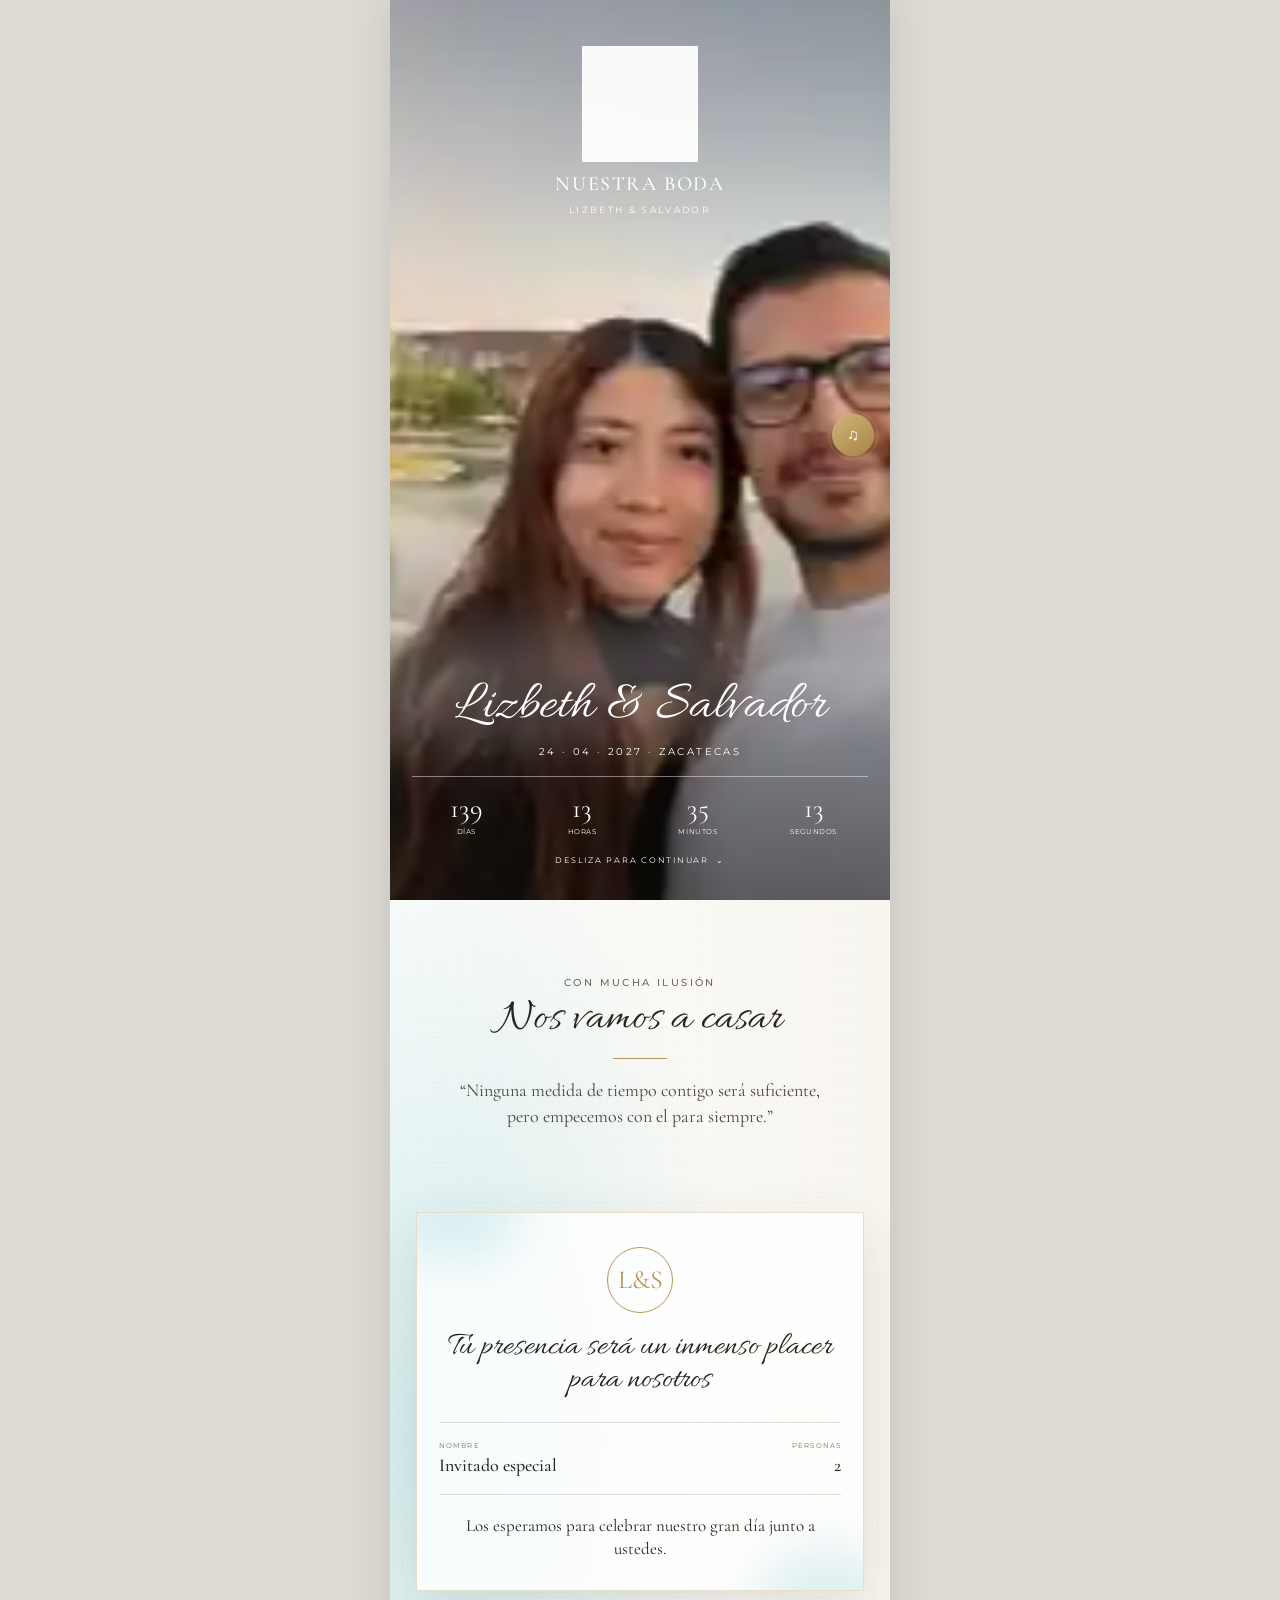
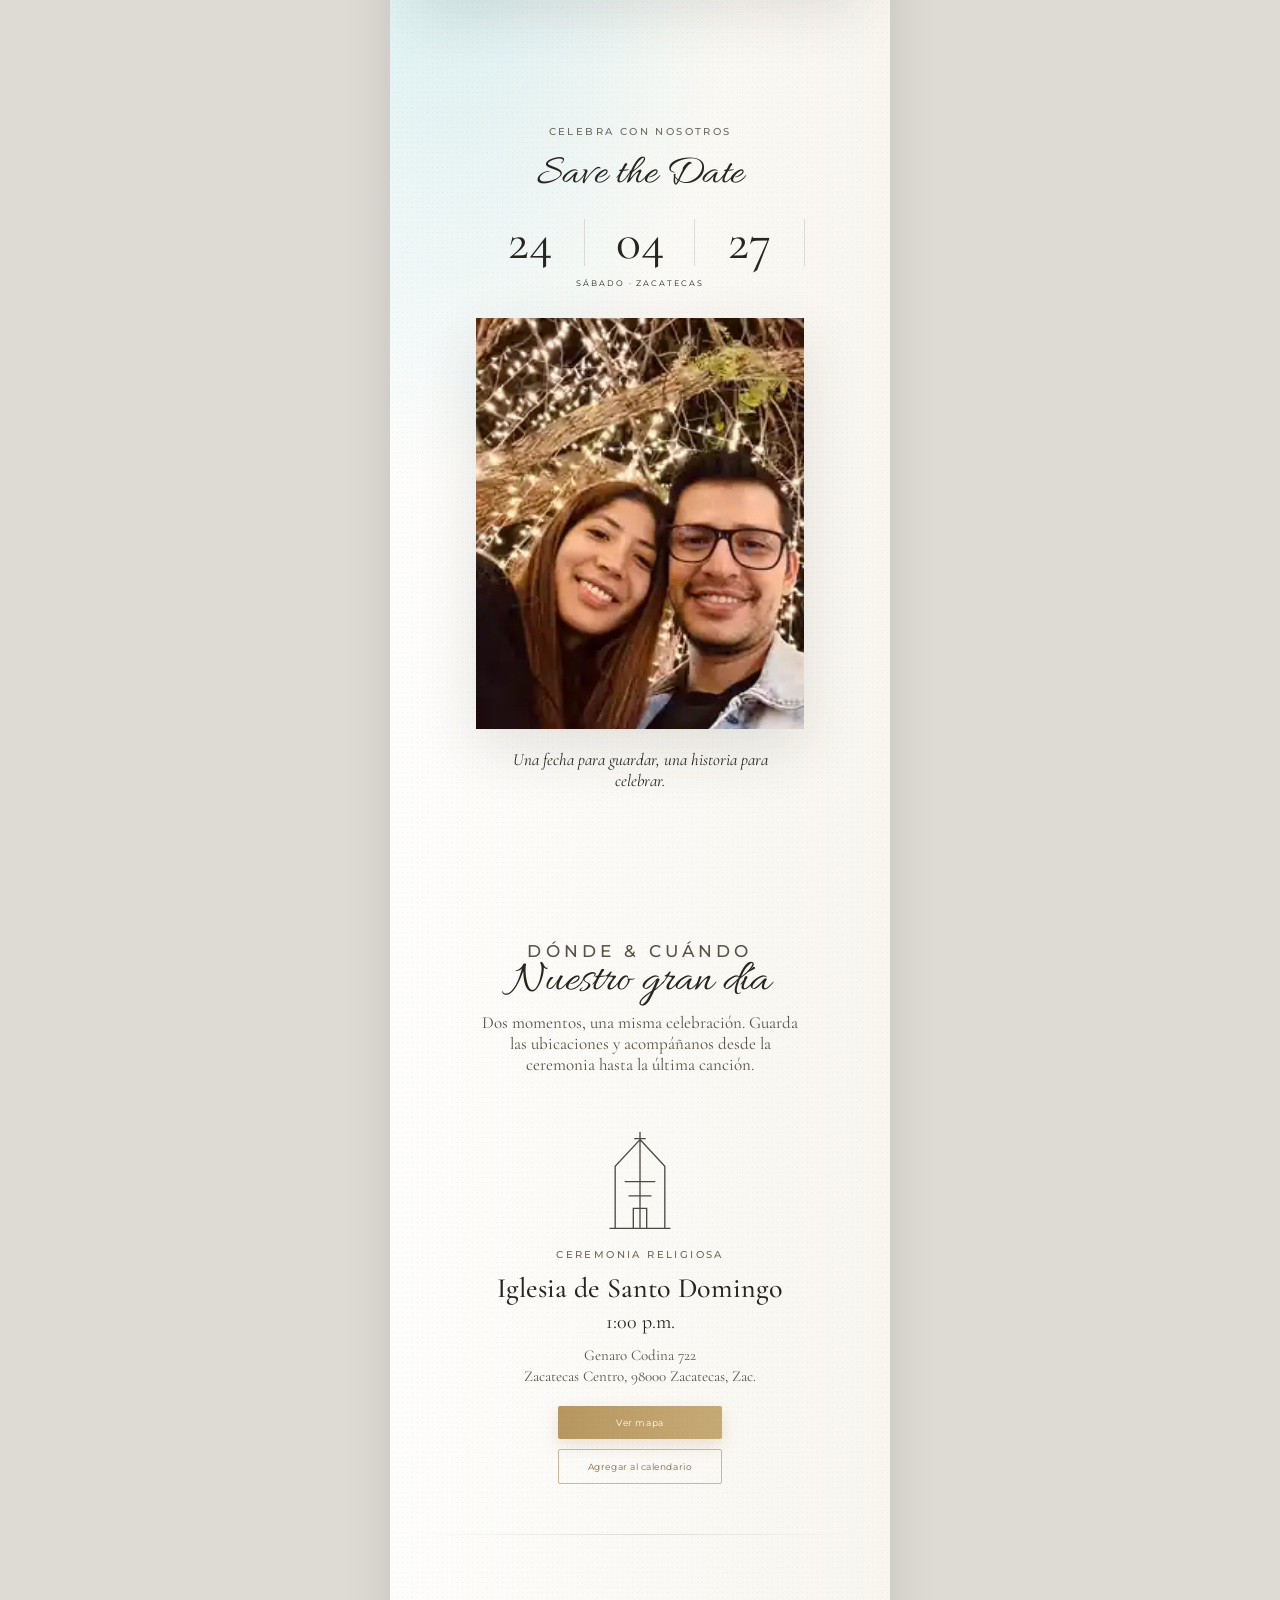
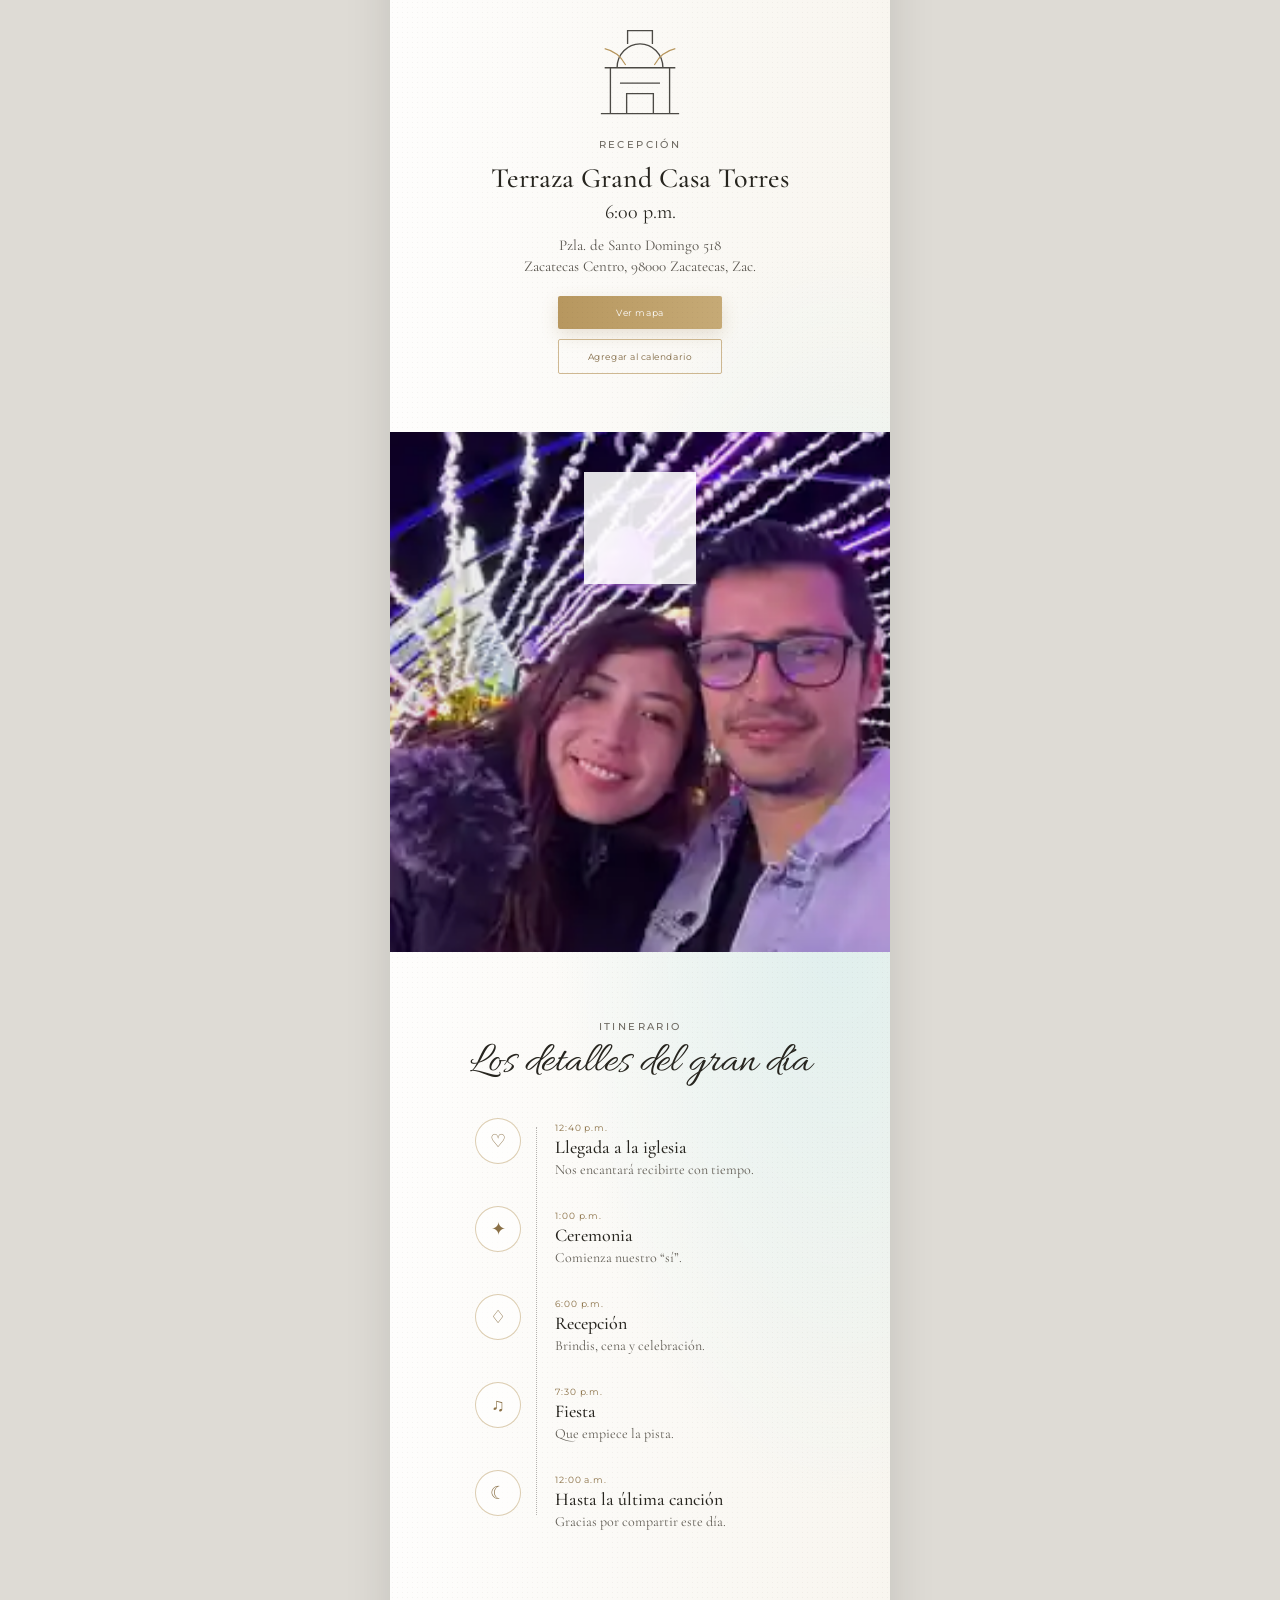
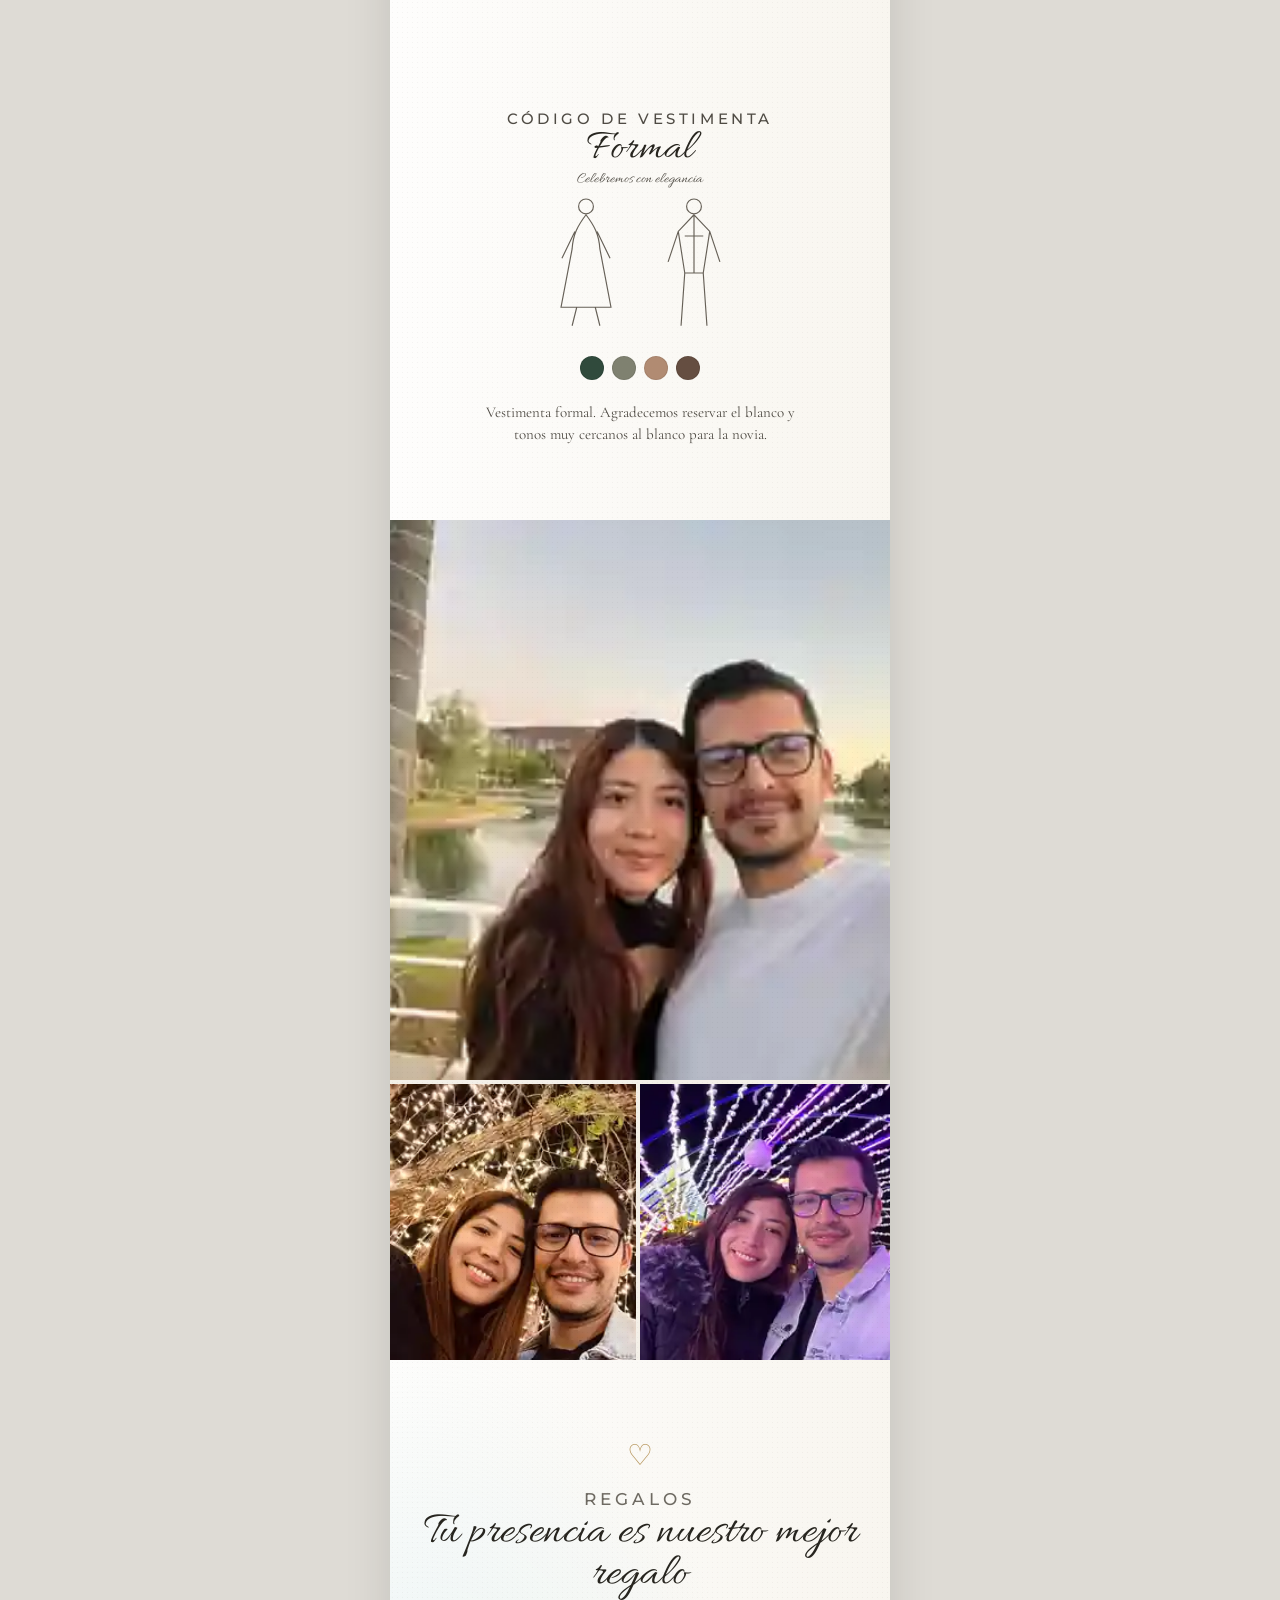
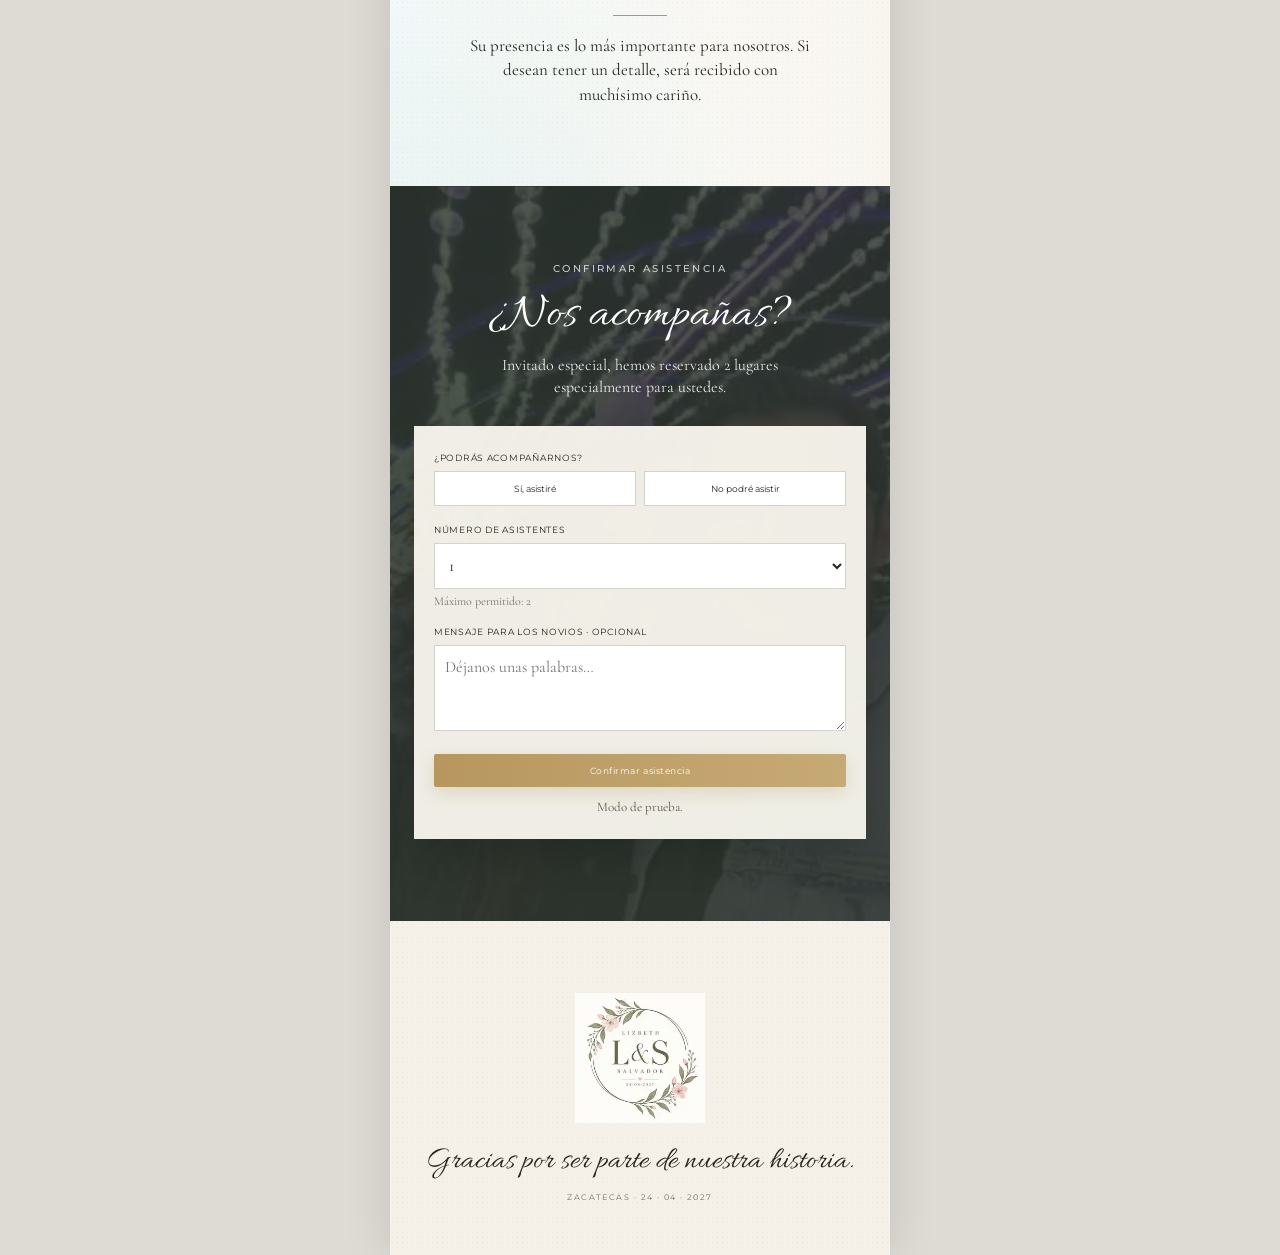
==== rsvp-pro-preview.html @ 01b8f260 "Add RSVP Pro inspired wedding preview" ====
<!doctype html>
<html lang="es">
<head>
<meta charset="utf-8">
<meta name="viewport" content="width=device-width,initial-scale=1,viewport-fit=cover">
<meta name="theme-color" content="#f7f4ee">
<title>Lizbeth & Salvador · Preview RSVP</title>
<link rel="preconnect" href="https://fonts.googleapis.com">
<link rel="preconnect" href="https://fonts.gstatic.com" crossorigin>
<link href="https://fonts.googleapis.com/css2?family=Allura&family=Cormorant+Garamond:ital,wght@0,400;0,500;0,600;1,400;1,500&family=Montserrat:wght@300;400;500;600&display=swap" rel="stylesheet">
<style>
:root{
  --ink:#27251f; --muted:#6d6961; --paper:#faf8f3; --paper2:#f4f0e8;
  --aqua:#dceff0; --aqua2:#cfe6e7; --gold:#b7965d; --gold2:#d0b57b;
  --line:rgba(73,68,58,.16); --shadow:0 20px 55px rgba(52,47,39,.12);
}
*{box-sizing:border-box}
html{scroll-behavior:smooth;background:#dedbd5}
body{margin:0;color:var(--ink);font-family:"Cormorant Garamond",Georgia,serif;background:#dedbd5;overflow-x:hidden}
button,a,select,textarea{font:inherit}
a{color:inherit}
.site{position:relative;width:min(100%,500px);margin:auto;min-height:100vh;background:var(--paper);box-shadow:0 0 44px rgba(0,0,0,.12);overflow:hidden}
.paper{position:relative;background:
 radial-gradient(90% 14% at 10% 8%,rgba(193,229,231,.70),transparent 68%),
 radial-gradient(80% 13% at 90% 47%,rgba(207,234,235,.65),transparent 72%),
 radial-gradient(110% 15% at 5% 88%,rgba(192,225,227,.48),transparent 70%),
 linear-gradient(90deg,rgba(255,255,255,.75),rgba(247,244,237,.6));
}
.paper:before{content:"";position:absolute;inset:0;pointer-events:none;opacity:.24;background-image:radial-gradient(rgba(65,58,46,.2) .45px,transparent .7px);background-size:5px 5px;mix-blend-mode:multiply}
.section{position:relative;padding:72px 28px;z-index:1}
.eyebrow{margin:0 0 10px;font-family:Montserrat,sans-serif;font-size:10px;letter-spacing:.24em;font-weight:500;text-transform:uppercase;color:#6e6a62}
.script{font-family:Allura,cursive;font-weight:400;line-height:.92;margin:0}
.serif{font-family:"Cormorant Garamond",serif}
.gold{color:var(--gold)}
.rule{width:54px;height:1px;background:var(--gold);margin:18px auto}
.music{position:fixed;z-index:40;right:max(14px,calc((100vw - 500px)/2 + 14px));top:46%;width:42px;height:42px;border:0;border-radius:50%;background:linear-gradient(145deg,var(--gold2),#a98345);color:white;box-shadow:0 7px 22px rgba(138,105,55,.28);display:grid;place-items:center;cursor:pointer;transition:.3s transform,.3s box-shadow}
.music:before{content:"";position:absolute;inset:-4px;border:1px solid rgba(183,150,93,.38);border-radius:50%;animation:ring 2.5s ease-in-out infinite}
.music:hover,.music:active{transform:scale(1.08)}
.music.playing span{animation:spin 5s linear infinite}
@keyframes ring{0%,100%{transform:scale(.95);opacity:.9}50%{transform:scale(1.15);opacity:.2}}
@keyframes spin{to{transform:rotate(360deg)}}

.hero{position:relative;min-height:100svh;display:flex;flex-direction:column;justify-content:space-between;color:white;overflow:hidden;background:#7f867e}
.hero__photo{position:absolute;inset:0;width:100%;height:100%;object-fit:cover;object-position:center;transform:scale(1.08);animation:heroZoom 8s cubic-bezier(.16,.75,.27,1) forwards}
.hero:after{content:"";position:absolute;inset:0;background:linear-gradient(180deg,rgba(18,18,16,.25),rgba(20,18,14,.04) 34%,rgba(17,16,12,.05) 55%,rgba(16,14,10,.55));z-index:1}
.hero__wash{position:absolute;z-index:2;left:-12%;right:-12%;bottom:19%;height:110px;background:rgba(243,247,243,.22);filter:blur(25px);transform:rotate(-4deg)}
.hero__top{position:relative;z-index:3;padding:46px 24px 0;text-align:center;opacity:0;animation:heroIn .9s .12s ease forwards}
.hero__logo{width:116px;height:auto;filter:brightness(0) invert(1);opacity:.94;margin:0 auto 10px;display:block}
.hero__fallback{font-size:54px;line-height:1;color:#fff;margin-bottom:8px;display:none}
.hero__top h1{font-size:20px;letter-spacing:.08em;font-weight:500;margin:0;text-transform:uppercase}
.hero__top p{font-family:Montserrat,sans-serif;font-size:9px;letter-spacing:.26em;margin:8px 0 0;text-transform:uppercase}
.hero__bottom{position:relative;z-index:3;text-align:center;padding:0 22px 32px;opacity:0;animation:heroIn 1s .42s ease forwards}
.hero__names{font-family:Allura,cursive;font-size:55px;line-height:.92;margin:0;text-shadow:0 2px 20px rgba(0,0,0,.25)}
.hero__date{font-family:Montserrat,sans-serif;font-size:10px;letter-spacing:.24em;margin:12px 0 18px}
.countdown{display:grid;grid-template-columns:repeat(4,1fr);gap:7px;border-top:1px solid rgba(255,255,255,.45);padding-top:15px}
.countdown div{min-width:0}.countdown strong{display:block;font-size:27px;font-weight:400}.countdown span{display:block;font-family:Montserrat,sans-serif;font-size:7px;letter-spacing:.08em;text-transform:uppercase;margin-top:2px}
.hero__scroll{display:inline-flex;margin-top:19px;align-items:center;gap:7px;font-family:Montserrat,sans-serif;font-size:8px;letter-spacing:.22em;text-decoration:none;text-transform:uppercase;color:white}
.hero__scroll i{font-style:normal;animation:bob 1.8s ease-in-out infinite}
@keyframes heroZoom{to{transform:scale(1.01)}}
@keyframes heroIn{from{opacity:0;transform:translateY(22px)}to{opacity:1;transform:none}}
@keyframes bob{50%{transform:translateY(5px)}}

.intro{text-align:center;padding-top:76px;padding-bottom:54px}
.intro h2{font-size:45px;margin:4px 0 14px}
.intro .quote{font-size:18px;line-height:1.45;max-width:360px;margin:0 auto;color:#49463f}

.pass{padding:28px 26px 72px;text-align:center}
.pass__card{position:relative;background:rgba(255,255,255,.83);border:1px solid rgba(183,150,93,.3);box-shadow:var(--shadow);padding:34px 22px 30px;overflow:hidden}
.pass__card:before,.pass__card:after{content:"";position:absolute;width:140px;height:100px;background:rgba(198,230,232,.58);filter:blur(24px);border-radius:50%}
.pass__card:before{top:-48px;left:-34px}.pass__card:after{right:-34px;bottom:-58px}
.pass__seal{position:relative;z-index:1;width:66px;height:66px;margin:0 auto 18px;border:1px solid var(--gold);border-radius:50%;display:grid;place-items:center;font-size:26px;color:var(--gold)}
.pass__lead{position:relative;z-index:1;font-family:Allura,cursive;font-size:33px;line-height:1;margin:0 0 25px}
.pass__grid{position:relative;z-index:1;display:grid;grid-template-columns:1fr auto;gap:14px;text-align:left;border-top:1px solid var(--line);border-bottom:1px solid var(--line);padding:18px 0}
.pass__grid small{display:block;font-family:Montserrat,sans-serif;font-size:7px;letter-spacing:.16em;text-transform:uppercase;color:#777167;margin-bottom:4px}
.pass__grid b{font-weight:500;font-size:18px}.pass__grid .seat{text-align:right;min-width:76px}
.pass__message{position:relative;z-index:1;font-size:17px;line-height:1.35;margin:20px 0 0}

.save{text-align:center;padding-top:62px;padding-bottom:68px}
.save h2{font-family:Allura,cursive;font-size:42px;margin:0 0 4px;font-weight:400}
.save__date{display:grid;grid-template-columns:repeat(3,1fr);align-items:center;max-width:330px;margin:18px auto 8px}
.save__date span{font-size:52px;line-height:.9;border-right:1px solid var(--line);font-weight:400}.save__date span:last-child{border:0}
.save__date small{grid-column:1/-1;font-family:Montserrat,sans-serif;font-size:8px;letter-spacing:.24em;margin-top:12px;text-transform:uppercase}
.save__photo{position:relative;width:74%;margin:30px auto 0;aspect-ratio:4/5;overflow:hidden;box-shadow:var(--shadow)}
.save__photo img{width:100%;height:100%;object-fit:cover;transform:scale(1.08);transition:transform 1.7s cubic-bezier(.2,.7,.2,1)}
.visible .save__photo img,.save__photo.visible img{transform:scale(1)}
.save__quote{font-style:italic;font-size:17px;max-width:300px;margin:20px auto 0}

.heading{text-align:center;padding-bottom:28px}
.heading h2{font-size:45px;margin:0}
.heading p{font-size:17px;color:#565149;margin:10px auto 0;max-width:330px}

.venue{padding:28px 25px 58px;text-align:center}
.venue__art{width:116px;height:105px;margin:0 auto 12px;display:block;color:#4c4a45}
.venue h3{font-size:28px;margin:2px 0 5px;font-weight:500}.venue__time{font-size:20px;margin:0 0 11px}.venue__address{font-size:15px;line-height:1.4;color:#57534c;margin:0 auto 19px;max-width:330px}
.btn{display:inline-flex;align-items:center;justify-content:center;min-width:164px;border:0;background:linear-gradient(90deg,#b7975f,#c6aa76,#b7975f);background-size:200% 100%;color:white;text-decoration:none;padding:11px 18px;font-family:Montserrat,sans-serif;font-size:9px;letter-spacing:.06em;border-radius:2px;box-shadow:0 6px 17px rgba(142,109,57,.18);transition:.25s transform,.25s box-shadow;animation:shine 6s linear infinite}
.btn:active{transform:translateY(1px) scale(.99)}
@keyframes shine{to{background-position:200% 0}}
.btn.secondary{background:transparent;border:1px solid rgba(183,150,93,.65);color:#806944;box-shadow:none;margin-top:10px}
.venue__divider{height:1px;background:linear-gradient(90deg,transparent,var(--line),transparent);margin:50px 0 0}

.photo-break{position:relative;height:520px;overflow:hidden;background:#777}
.photo-break img{width:100%;height:115%;object-fit:cover;position:absolute;top:-7%;left:0;will-change:transform}
.photo-break:after{content:"";position:absolute;inset:0;background:linear-gradient(180deg,rgba(0,0,0,.04),rgba(0,0,0,.12))}
.photo-break__mark{position:absolute;z-index:2;top:40px;left:0;right:0;text-align:center;color:white}
.photo-break__mark img{position:static;width:112px;height:auto;filter:brightness(0) invert(1);opacity:.88}

.itinerary{padding-top:68px;padding-bottom:78px}
.itinerary h2{text-align:center;font-size:43px;margin:0}.itinerary>.eyebrow{text-align:center}
.timeline{position:relative;margin:35px auto 0;max-width:330px}.timeline:before{content:"";position:absolute;left:61px;top:9px;bottom:15px;border-left:1px dotted rgba(69,65,58,.38)}
.stop{display:grid;grid-template-columns:46px 1fr;gap:34px;align-items:start;position:relative;margin-bottom:28px}
.stop__icon{width:46px;height:46px;border:1px solid rgba(183,150,93,.48);border-radius:50%;display:grid;place-items:center;background:rgba(255,255,255,.55);font-size:18px;color:#8a7046}.stop__copy{padding-top:4px}.stop time{display:block;font-family:Montserrat,sans-serif;font-size:9px;letter-spacing:.1em;color:#8a7046}.stop b{display:block;font-size:18px;font-weight:500;margin-top:3px}.stop p{margin:3px 0 0;color:#625e56;font-size:14px}

.dress{text-align:center;padding-top:72px;padding-bottom:75px}
.dress h2{font-size:43px;margin:0}.dress__subtitle{font-family:Allura,cursive;font-size:30px;margin:2px 0 28px}.dress__figures{display:flex;justify-content:center;gap:34px;margin:0 auto 25px}
.figure{width:74px;height:140px;position:relative}.figure svg{width:100%;height:100%;stroke:#666057;fill:none;stroke-width:1.25}.dress p{font-size:15px;line-height:1.45;max-width:335px;margin:0 auto;color:#4f4b44}.palette{display:flex;justify-content:center;gap:8px;margin:22px 0}.palette i{width:24px;height:24px;border-radius:50%;border:1px solid rgba(0,0,0,.08)}.palette i:nth-child(1){background:#304a3c}.palette i:nth-child(2){background:#7f8170}.palette i:nth-child(3){background:#b18b72}.palette i:nth-child(4){background:#654e41}

.gallery{padding:0;background:#f4f0e8}.gallery figure{margin:0;overflow:hidden}.gallery img{display:block;width:100%;height:100%;object-fit:cover}.gallery__hero{height:560px}.gallery__duo{display:grid;grid-template-columns:1fr 1fr;height:280px}.gallery__duo figure:first-child{border-right:4px solid #f4f0e8}.gallery__duo figure{border-top:4px solid #f4f0e8}

.gifts{text-align:center;padding:78px 28px}.gifts h2{font-size:46px;margin:0 0 10px}.gifts p{max-width:340px;margin:0 auto;font-size:17px;line-height:1.45}.gift-icon{font-size:29px;color:var(--gold);margin-bottom:14px}

.rsvp{position:relative;color:white;background:linear-gradient(rgba(46,56,45,.84),rgba(46,56,45,.9)),url('assets/foto-final.webp') center/cover;padding:76px 24px 82px;text-align:center}
.rsvp h2{font-family:Allura,cursive;font-size:49px;font-weight:400;margin:0 0 8px}.rsvp__lead{font-size:16px;line-height:1.4;margin:0 auto 28px;max-width:350px;color:rgba(255,255,255,.9)}
.rsvp__panel{background:rgba(247,245,237,.96);color:var(--ink);padding:26px 20px 22px;text-align:left;box-shadow:0 18px 45px rgba(0,0,0,.18)}
.field{margin-bottom:18px}.field>label{display:block;font-family:Montserrat,sans-serif;font-size:9px;letter-spacing:.08em;text-transform:uppercase;margin-bottom:8px}.choices{display:grid;grid-template-columns:1fr 1fr;gap:8px}.choice{position:relative}.choice input{position:absolute;opacity:0}.choice span{display:block;border:1px solid rgba(82,78,70,.25);padding:11px 8px;text-align:center;font-family:Montserrat,sans-serif;font-size:9px;background:white}.choice input:checked+span{border-color:var(--gold);background:#f4ede0;color:#715b38}
select,textarea{width:100%;border:1px solid rgba(82,78,70,.25);background:white;padding:11px 10px;color:var(--ink);border-radius:0;outline:none}textarea{resize:vertical;min-height:86px}.help{font-size:12px;color:#777167;margin-top:5px}.submit{width:100%;cursor:pointer}.form-message{min-height:18px;margin:12px 0 0;font-size:13px;line-height:1.35;text-align:center;color:#5f594f}

.footer{text-align:center;padding:72px 26px 50px;background:#f5f1e8}.footer img{width:130px;height:auto;opacity:.85}.footer p{font-family:Allura,cursive;font-size:31px;margin:14px 0 4px}.footer small{font-family:Montserrat,sans-serif;font-size:8px;letter-spacing:.18em;color:#777268}

.anim{opacity:0;transform:translateY(30px);filter:blur(4px);transition:opacity .95s cubic-bezier(.2,.72,.2,1),transform .95s cubic-bezier(.2,.72,.2,1),filter .95s ease}
.anim[data-anim="left"]{transform:translateX(-36px)}.anim[data-anim="right"]{transform:translateX(36px)}.anim[data-anim="zoom"]{transform:scale(.94)}
.anim.visible{opacity:1;transform:none;filter:none}.stagger>*{opacity:0;transform:translateY(14px);transition:opacity .7s ease,transform .7s ease}.stagger.visible>*{opacity:1;transform:none}.stagger.visible>*:nth-child(2){transition-delay:.08s}.stagger.visible>*:nth-child(3){transition-delay:.16s}.stagger.visible>*:nth-child(4){transition-delay:.24s}.stagger.visible>*:nth-child(5){transition-delay:.32s}
@media (prefers-reduced-motion:reduce){*{scroll-behavior:auto!important;animation:none!important;transition:none!important}.anim,.stagger>*{opacity:1!important;transform:none!important;filter:none!important}}
@media (min-width:700px){.music{right:calc((100vw - 500px)/2 + 16px)}}
</style>
</head>
<body>
<button class="music" id="musicButton" type="button" aria-label="Música"><span>♫</span></button>
<div class="site">
  <header class="hero" id="top">
    <img class="hero__photo" src="assets/foto-portada.webp" alt="Lizbeth y Salvador">
    <div class="hero__wash"></div>
    <div class="hero__top">
      <img class="hero__logo" src="assets/logo.webp" alt="Lizbeth y Salvador" onerror="this.style.display='none';this.nextElementSibling.style.display='block'">
      <div class="hero__fallback script">L&S</div>
      <h1>Nuestra boda</h1>
      <p>Lizbeth & Salvador</p>
    </div>
    <div class="hero__bottom">
      <p class="hero__names">Lizbeth & Salvador</p>
      <p class="hero__date">24 · 04 · 2027 · ZACATECAS</p>
      <div class="countdown" aria-live="polite">
        <div><strong id="days">--</strong><span>Días</span></div>
        <div><strong id="hours">--</strong><span>Horas</span></div>
        <div><strong id="minutes">--</strong><span>Minutos</span></div>
        <div><strong id="seconds">--</strong><span>Segundos</span></div>
      </div>
      <a class="hero__scroll" href="#pass">Desliza para continuar <i>⌄</i></a>
    </div>
  </header>

  <main class="paper">
    <section class="section intro anim" data-anim="zoom">
      <p class="eyebrow">Con mucha ilusión</p>
      <h2 class="script">Nos vamos a casar</h2>
      <div class="rule"></div>
      <p class="quote">“Ninguna medida de tiempo contigo será suficiente, pero empecemos con el para siempre.”</p>
    </section>

    <section class="pass" id="pass">
      <div class="pass__card anim" data-anim="zoom">
        <div class="pass__seal">L&S</div>
        <p class="pass__lead">Tu presencia será un inmenso placer para nosotros</p>
        <div class="pass__grid">
          <div><small>Nombre</small><b id="guestName">Invitado especial</b></div>
          <div class="seat"><small>Personas</small><b id="guestSeats">2</b></div>
        </div>
        <p class="pass__message">Los esperamos para celebrar nuestro gran día junto a ustedes.</p>
      </div>
    </section>

    <section class="section save anim stagger">
      <p class="eyebrow">Celebra con nosotros</p>
      <h2>Save the Date</h2>
      <div class="save__date"><span>24</span><span>04</span><span>27</span><small>Sábado · Zacatecas</small></div>
      <div class="save__photo"><img src="assets/foto-luces.webp" alt="Lizbeth y Salvador"></div>
      <p class="save__quote">Una fecha para guardar, una historia para celebrar.</p>
    </section>

    <section class="section heading anim" id="lugares">
      <p class="eyebrow">Dónde & cuándo</p>
      <h2 class="script">Nuestro gran día</h2>
      <p>Dos momentos, una misma celebración. Guarda las ubicaciones y acompáñanos desde la ceremonia hasta la última canción.</p>
    </section>

    <section class="venue anim" data-anim="left">
      <svg class="venue__art" viewBox="0 0 120 110" aria-hidden="true"><path d="M60 9 34 37v65h52V37L60 9Zm0 0v93M44 53h32M48 68h24M53 102V81h14v21M28 102h64M60 1v18M54 8h12" fill="none" stroke="currentColor" stroke-width="1.4"/></svg>
      <p class="eyebrow">Ceremonia religiosa</p>
      <h3>Iglesia de Santo Domingo</h3>
      <p class="venue__time">1:00 p.m.</p>
      <p class="venue__address">Genaro Codina 722<br>Zacatecas Centro, 98000 Zacatecas, Zac.</p>
      <a class="btn" href="https://www.google.com/maps/search/?api=1&query=Iglesia+de+Santo+Domingo%2C+Genaro+Codina+722%2C+Zacatecas+Centro%2C+98000+Zacatecas%2C+Zac." target="_blank" rel="noopener">Ver mapa</a><br>
      <button class="btn secondary calendar" type="button" data-title="Ceremonia · Lizbeth & Salvador" data-start="20270424T190000Z" data-end="20270424T203000Z" data-location="Iglesia de Santo Domingo, Zacatecas">Agregar al calendario</button>
      <div class="venue__divider"></div>
    </section>

    <section class="venue anim" data-anim="right">
      <svg class="venue__art" viewBox="0 0 120 110" aria-hidden="true"><path d="M19 97h82M29 97V49h62v48M36 49c0-14 11-25 24-25s24 11 24 25M47 24V10h26v14M39 65h42M46 97V76h28v21M23 49h74" fill="none" stroke="currentColor" stroke-width="1.4"/><path d="M23 29c9 2 17 8 22 17M97 29c-9 2-17 8-22 17" fill="none" stroke="#b7965d" stroke-width="1.2"/></svg>
      <p class="eyebrow">Recepción</p>
      <h3>Terraza Grand Casa Torres</h3>
      <p class="venue__time">6:00 p.m.</p>
      <p class="venue__address">Pzla. de Santo Domingo 518<br>Zacatecas Centro, 98000 Zacatecas, Zac.</p>
      <a class="btn" href="https://www.google.com/maps/search/?api=1&query=Grand+Casa+Torres%2C+Pzla.+de+Santo+Domingo+518%2C+Zacatecas+Centro%2C+98000+Zacatecas%2C+Zac." target="_blank" rel="noopener">Ver mapa</a><br>
      <button class="btn secondary calendar" type="button" data-title="Recepción · Lizbeth & Salvador" data-start="20270425T000000Z" data-end="20270425T060000Z" data-location="Terraza Grand Casa Torres, Zacatecas">Agregar al calendario</button>
    </section>

    <section class="photo-break" aria-hidden="true">
      <img class="parallax" src="assets/foto-final.webp" alt="">
      <div class="photo-break__mark"><img src="assets/logo.webp" alt=""></div>
    </section>

    <section class="section itinerary anim">
      <p class="eyebrow">Itinerario</p>
      <h2 class="script">Los detalles del gran día</h2>
      <div class="timeline stagger">
        <div class="stop"><div class="stop__icon">♡</div><div class="stop__copy"><time>12:40 p.m.</time><b>Llegada a la iglesia</b><p>Nos encantará recibirte con tiempo.</p></div></div>
        <div class="stop"><div class="stop__icon">✦</div><div class="stop__copy"><time>1:00 p.m.</time><b>Ceremonia</b><p>Comienza nuestro “sí”.</p></div></div>
        <div class="stop"><div class="stop__icon">♢</div><div class="stop__copy"><time>6:00 p.m.</time><b>Recepción</b><p>Brindis, cena y celebración.</p></div></div>
        <div class="stop"><div class="stop__icon">♫</div><div class="stop__copy"><time>7:30 p.m.</time><b>Fiesta</b><p>Que empiece la pista.</p></div></div>
        <div class="stop"><div class="stop__icon">☾</div><div class="stop__copy"><time>12:00 a.m.</time><b>Hasta la última canción</b><p>Gracias por compartir este día.</p></div></div>
      </div>
    </section>

    <section class="section dress anim" data-anim="zoom">
      <p class="eyebrow">Código de vestimenta</p>
      <h2 class="script">Formal</h2>
      <p class="dress__subtitle">Celebremos con elegancia</p>
      <div class="dress__figures">
        <div class="figure"><svg viewBox="0 0 80 150"><circle cx="40" cy="16" r="8"/><path d="M40 25c-9 12-14 21-15 37l-12 63h54L55 62c-1-16-6-25-15-37ZM28 43l-14 29M52 43l14 29M30 125l-5 20M50 125l5 20"/></svg></div>
        <div class="figure"><svg viewBox="0 0 80 150"><circle cx="40" cy="16" r="8"/><path d="M40 25 23 43l7 45h20l7-45-17-18ZM23 43 12 76M57 43l11 33M30 88l-4 57M50 88l4 57M30 48h20M40 25v63"/></svg></div>
      </div>
      <div class="palette"><i></i><i></i><i></i><i></i></div>
      <p>Vestimenta formal. Agradecemos reservar el blanco y tonos muy cercanos al blanco para la novia.</p>
    </section>

    <section class="gallery anim" data-anim="zoom">
      <figure class="gallery__hero"><img src="assets/foto-portada.webp" alt="Lizbeth y Salvador"></figure>
      <div class="gallery__duo">
        <figure><img src="assets/foto-luces.webp" alt="Lizbeth y Salvador"></figure>
        <figure><img src="assets/foto-final.webp" alt="Lizbeth y Salvador"></figure>
      </div>
    </section>

    <section class="section gifts anim">
      <div class="gift-icon">♡</div>
      <p class="eyebrow">Regalos</p>
      <h2 class="script">Tu presencia es nuestro mejor regalo</h2>
      <div class="rule"></div>
      <p>Su presencia es lo más importante para nosotros. Si desean tener un detalle, será recibido con muchísimo cariño.</p>
    </section>

    <section class="rsvp" id="rsvp">
      <div class="anim" data-anim="zoom">
        <p class="eyebrow" style="color:rgba(255,255,255,.75)">Confirmar asistencia</p>
        <h2>¿Nos acompañas?</h2>
        <p class="rsvp__lead" id="guestGreeting">Estamos cargando los datos de tu invitación…</p>
        <form class="rsvp__panel" id="rsvpForm">
          <div class="field"><label>¿Podrás acompañarnos?</label><div class="choices"><label class="choice"><input type="radio" name="status" value="Confirmado" required><span>Sí, asistiré</span></label><label class="choice"><input type="radio" name="status" value="No asistirá" required><span>No podré asistir</span></label></div></div>
          <div class="field" id="attendanceField"><label for="attendees">Número de asistentes</label><select id="attendees" name="attendees"></select><div class="help" id="spotsHelp"></div></div>
          <div class="field"><label for="message">Mensaje para los novios · opcional</label><textarea id="message" name="message" maxlength="300" placeholder="Déjanos unas palabras…"></textarea></div>
          <button class="btn submit" id="submitButton" type="submit">Confirmar asistencia</button>
          <p class="form-message" id="formMessage" role="status"></p>
        </form>
      </div>
    </section>

    <footer class="footer anim">
      <img src="assets/logo.webp" alt="Lizbeth y Salvador">
      <p>Gracias por ser parte de nuestra historia.</p>
      <small>ZACATECAS · 24 · 04 · 2027</small>
    </footer>
  </main>
</div>
<script>
const CONFIG={
  weddingDate:'2027-04-24T13:00:00-06:00',
  apiUrl:'https://script.google.com/macros/s/AKfycbw0pGZaY0tQTW7lIv2pjQlY-M-PdEows91eaB_M44LQkRqEYxpmiL_Ur-3eAklfayY/exec'
};
const params=new URLSearchParams(location.search);const inviteId=(params.get('id')||'DEMO').trim().toUpperCase();
let guest={id:'DEMO',name:'Invitado especial',reservedSeats:2,status:'PENDIENTE',attendees:0};
const $=s=>document.querySelector(s),$$=s=>[...document.querySelectorAll(s)];
function tick(){const diff=Math.max(0,new Date(CONFIG.weddingDate)-Date.now());$('#days').textContent=Math.floor(diff/86400000);$('#hours').textContent=String(Math.floor(diff/3600000)%24).padStart(2,'0');$('#minutes').textContent=String(Math.floor(diff/60000)%60).padStart(2,'0');$('#seconds').textContent=String(Math.floor(diff/1000)%60).padStart(2,'0')}tick();setInterval(tick,1000);

const io=new IntersectionObserver(entries=>entries.forEach(e=>{if(e.isIntersecting){e.target.classList.add('visible');if(e.target.classList.contains('itinerary'))setTimeout(()=>e.target.querySelector('.timeline')?.classList.add('visible'),180)}}),{threshold:.12,rootMargin:'0px 0px -6%'});$$('.anim').forEach(el=>io.observe(el));
window.addEventListener('scroll',()=>{const y=window.scrollY;$$('.parallax').forEach(img=>{const r=img.parentElement.getBoundingClientRect();if(r.bottom>0&&r.top<innerHeight){const p=(innerHeight-r.top)/(innerHeight+r.height);img.style.transform=`translateY(${(p-.5)*34}px) scale(1.04)`}})},{passive:true});

$('#musicButton').addEventListener('click',e=>{e.currentTarget.classList.toggle('playing');e.currentTarget.setAttribute('aria-label',e.currentTarget.classList.contains('playing')?'Pausar música':'Música')});

$$('.calendar').forEach(btn=>btn.addEventListener('click',()=>{const esc=s=>String(s).replace(/\\/g,'\\\\').replace(/\n/g,'\\n').replace(/,/g,'\\,').replace(/;/g,'\\;');const ics=['BEGIN:VCALENDAR','VERSION:2.0','PRODID:-//Lizbeth & Salvador//Boda//ES','BEGIN:VEVENT',`DTSTART:${btn.dataset.start}`,`DTEND:${btn.dataset.end}`,`SUMMARY:${esc(btn.dataset.title)}`,`LOCATION:${esc(btn.dataset.location)}`,'END:VEVENT','END:VCALENDAR'].join('\r\n');const blob=new Blob([ics],{type:'text/calendar'});const a=document.createElement('a');a.href=URL.createObjectURL(blob);a.download='lizbeth-salvador.ics';a.click();setTimeout(()=>URL.revokeObjectURL(a.href),500)}));

const guestName=$('#guestName'),guestSeats=$('#guestSeats'),greeting=$('#guestGreeting'),attendees=$('#attendees'),spotsHelp=$('#spotsHelp'),form=$('#rsvpForm'),formMessage=$('#formMessage'),submitButton=$('#submitButton'),attendanceField=$('#attendanceField'),statusInputs=$$('input[name="status"]');
function renderGuest(){const spots=Math.max(1,Number(guest.reservedSeats)||1);guestName.textContent=guest.name;guestSeats.textContent=spots;greeting.textContent=spots===1?`${guest.name}, hemos reservado 1 lugar especialmente para ti.`:`${guest.name}, hemos reservado ${spots} lugares especialmente para ustedes.`;attendees.innerHTML='';for(let i=1;i<=spots;i++){const o=document.createElement('option');o.value=i;o.textContent=i;attendees.appendChild(o)}spotsHelp.textContent=`Máximo permitido: ${spots}`;statusInputs.forEach(i=>i.checked=false);if(guest.status==='CONFIRMADO'){statusInputs.find(i=>i.value==='Confirmado').checked=true;attendees.value=String(Math.min(spots,Math.max(1,Number(guest.attendees)||1)));formMessage.textContent='Ya habías confirmado. Puedes actualizar tu respuesta.'}else if(guest.status==='NO_ASISTE'){statusInputs.find(i=>i.value==='No asistirá').checked=true;formMessage.textContent='Ya habías indicado que no asistirías. Puedes actualizar tu respuesta.'}syncAttendance()}
function syncAttendance(){const s=$('input[name="status"]:checked');attendanceField.style.display=s&&s.value==='No asistirá'?'none':'block'}statusInputs.forEach(i=>i.addEventListener('change',syncAttendance));
function loadGuest(){return new Promise((resolve,reject)=>{if(inviteId==='DEMO'){resolve(guest);return}const cb='__guest_'+Date.now()+'_'+Math.random().toString(36).slice(2),script=document.createElement('script');let done=false;const finish=(err,data)=>{if(done)return;done=true;clearTimeout(timer);delete window[cb];script.remove();err?reject(err):resolve(data)};const timer=setTimeout(()=>finish(new Error('El servidor tardó demasiado en responder.')),10000);window[cb]=d=>{if(!d||!d.ok||!d.guest)return finish(new Error(d?.message||'No encontramos esta invitación.'));finish(null,d.guest)};const u=new URL(CONFIG.apiUrl);u.searchParams.set('action','invite');u.searchParams.set('id',inviteId);u.searchParams.set('callback',cb);u.searchParams.set('_',Date.now());script.src=u;script.onerror=()=>finish(new Error('No se pudo conectar con el RSVP.'));document.head.appendChild(script)})}
(async()=>{try{if(inviteId!=='DEMO')guest=await loadGuest();renderGuest();if(inviteId==='DEMO')formMessage.textContent='Modo de prueba.'}catch(e){guestName.textContent='Invitación especial';guestSeats.textContent='—';greeting.textContent='No pudimos cargar los datos del pase.';formMessage.textContent=e.message;form.style.opacity='.7'}})();
function postRsvp(payload){const iframe=document.createElement('iframe');iframe.name='rsvp_'+Date.now();iframe.style.display='none';document.body.appendChild(iframe);const f=document.createElement('form');f.method='POST';f.action=CONFIG.apiUrl;f.target=iframe.name;f.style.display='none';Object.entries(payload).forEach(([k,v])=>{const i=document.createElement('input');i.type='hidden';i.name=k;i.value=v??'';f.appendChild(i)});document.body.appendChild(f);f.submit();f.remove();return()=>setTimeout(()=>iframe.remove(),100)}
async function verify(payload){for(let i=0;i<11;i++){await new Promise(r=>setTimeout(r,i?550:800));try{const latest=await loadGuest(),expected=payload.status==='CONFIRMADO'?Number(payload.attendees):0;if(latest.status===payload.status&&Number(latest.attendees||0)===expected)return latest}catch(e){}}throw new Error('No pudimos verificar la respuesta. Recarga la página antes de volver a intentarlo.')}
form.addEventListener('submit',async e=>{e.preventDefault();const s=$('input[name="status"]:checked');if(!s){formMessage.textContent='Selecciona si podrás acompañarnos.';return}const status=s.value==='Confirmado'?'CONFIRMADO':'NO_ASISTE',payload={id:inviteId,status,attendees:status==='CONFIRMADO'?Number(attendees.value):0,message:$('#message').value.trim()};submitButton.disabled=true;submitButton.textContent='Guardando…';formMessage.textContent='Estamos registrando tu respuesta…';try{if(inviteId==='DEMO'){await new Promise(r=>setTimeout(r,500));formMessage.textContent='Respuesta guardada en modo de prueba.'}else{const clean=postRsvp(payload);try{guest=await verify(payload);renderGuest();formMessage.textContent=status==='CONFIRMADO'?'¡Gracias por confirmar! Nos emociona compartir este día contigo.':'Gracias por avisarnos. Te tendremos presente en este día especial.'}finally{clean()}}}catch(err){formMessage.textContent=err.message}finally{submitButton.disabled=false;submitButton.textContent='Confirmar asistencia'}});
</script>
</body>
</html>
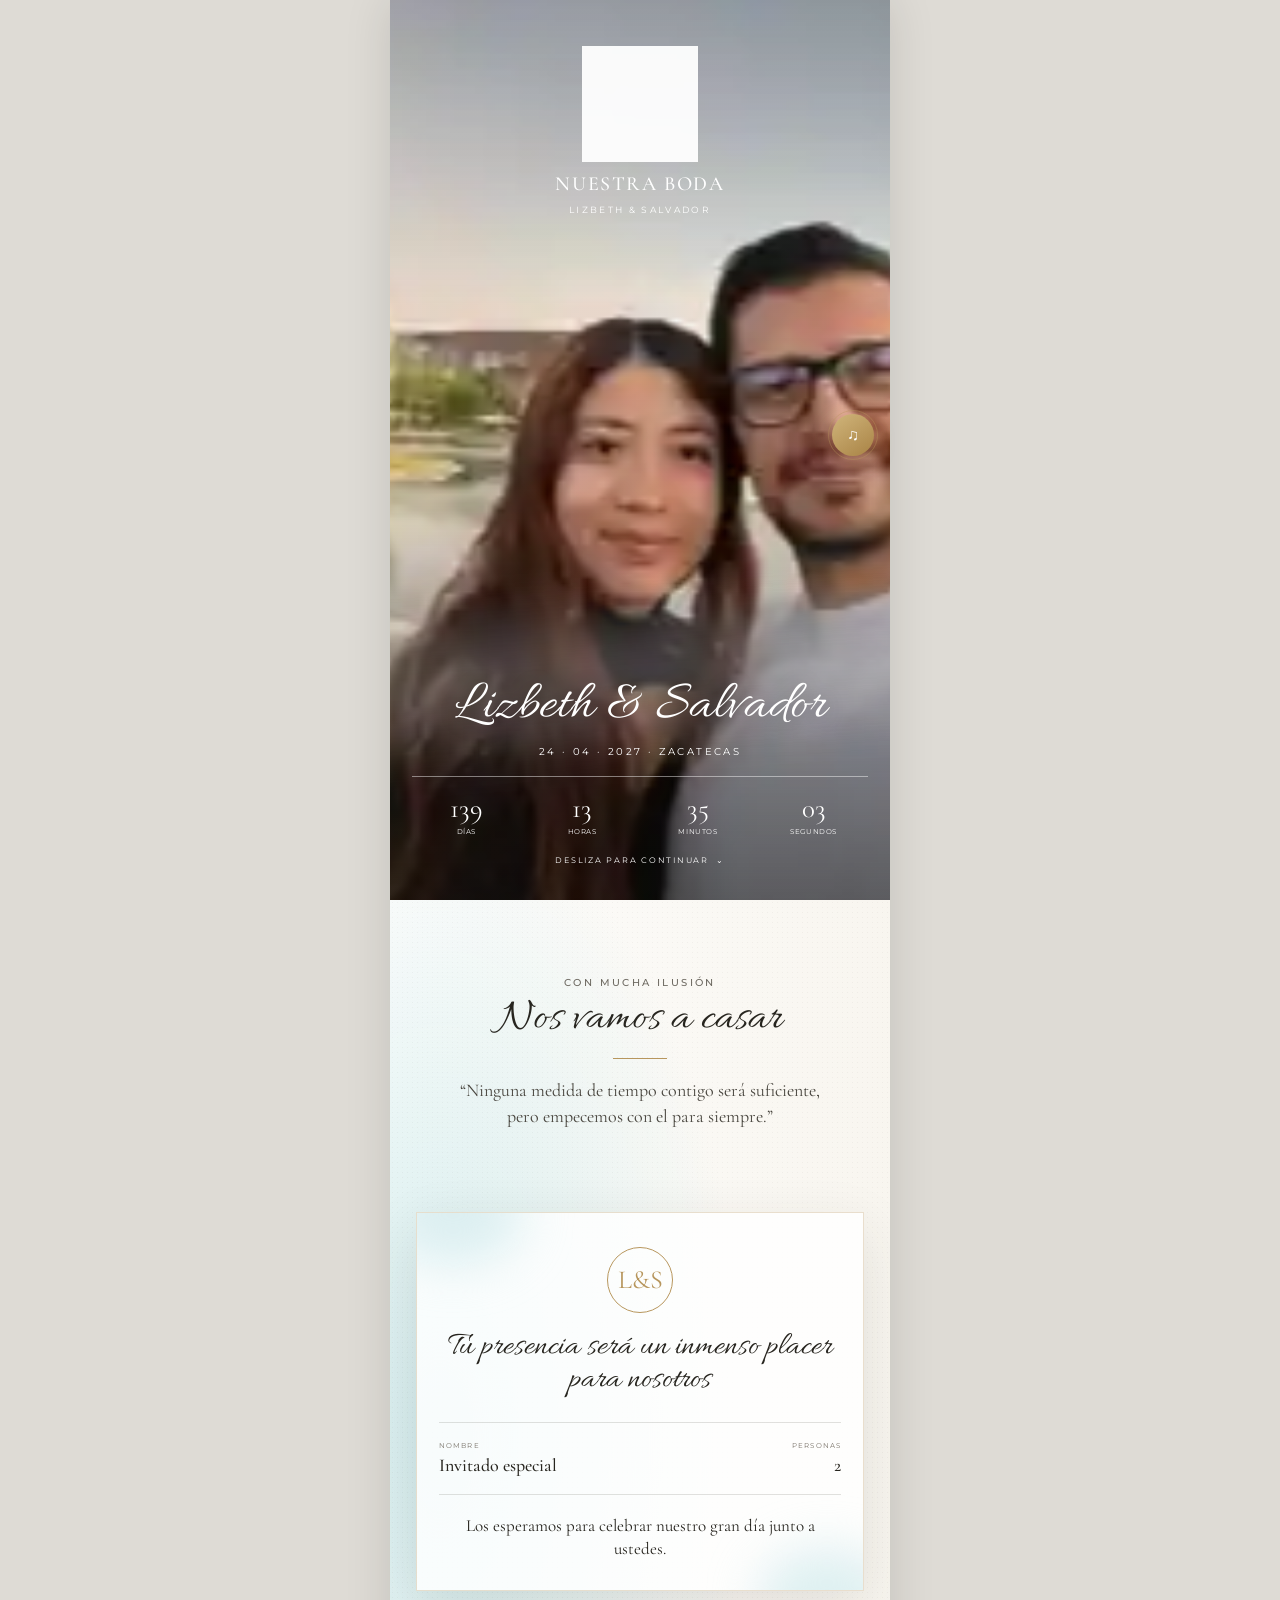
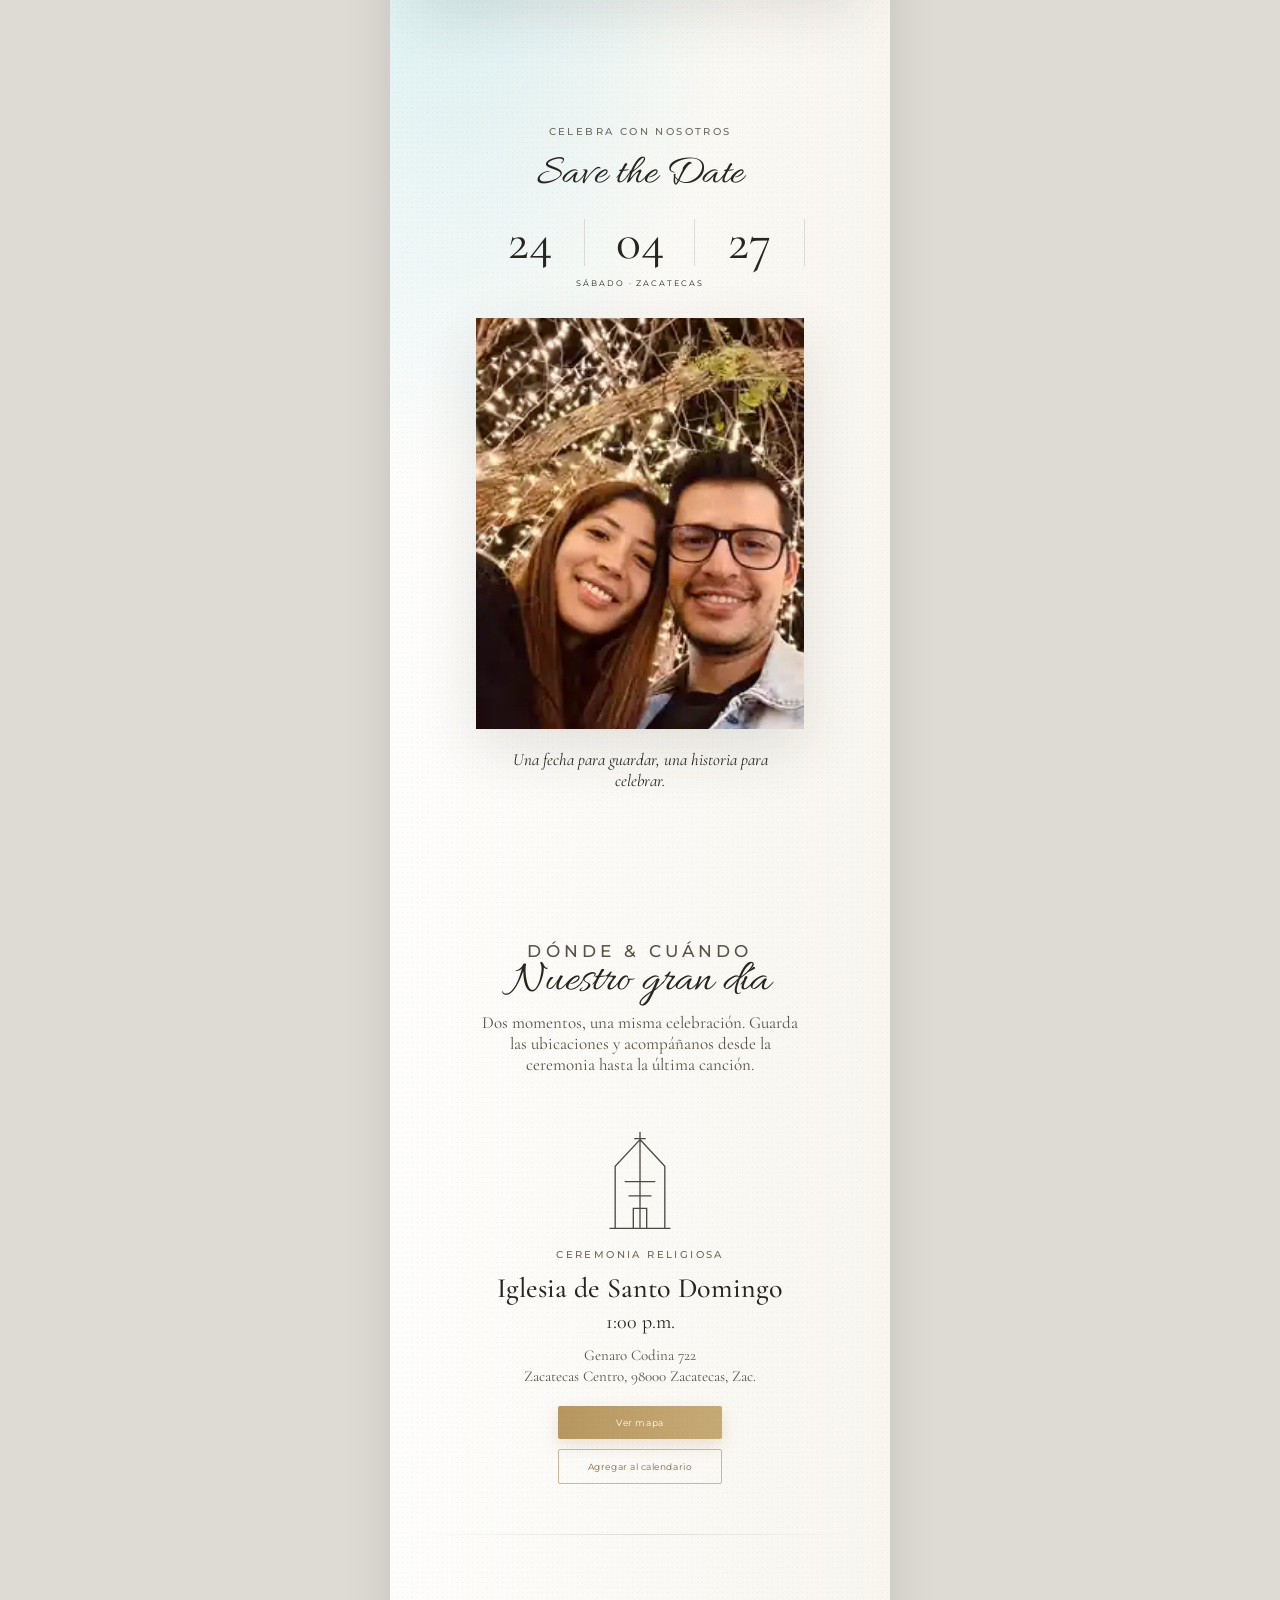
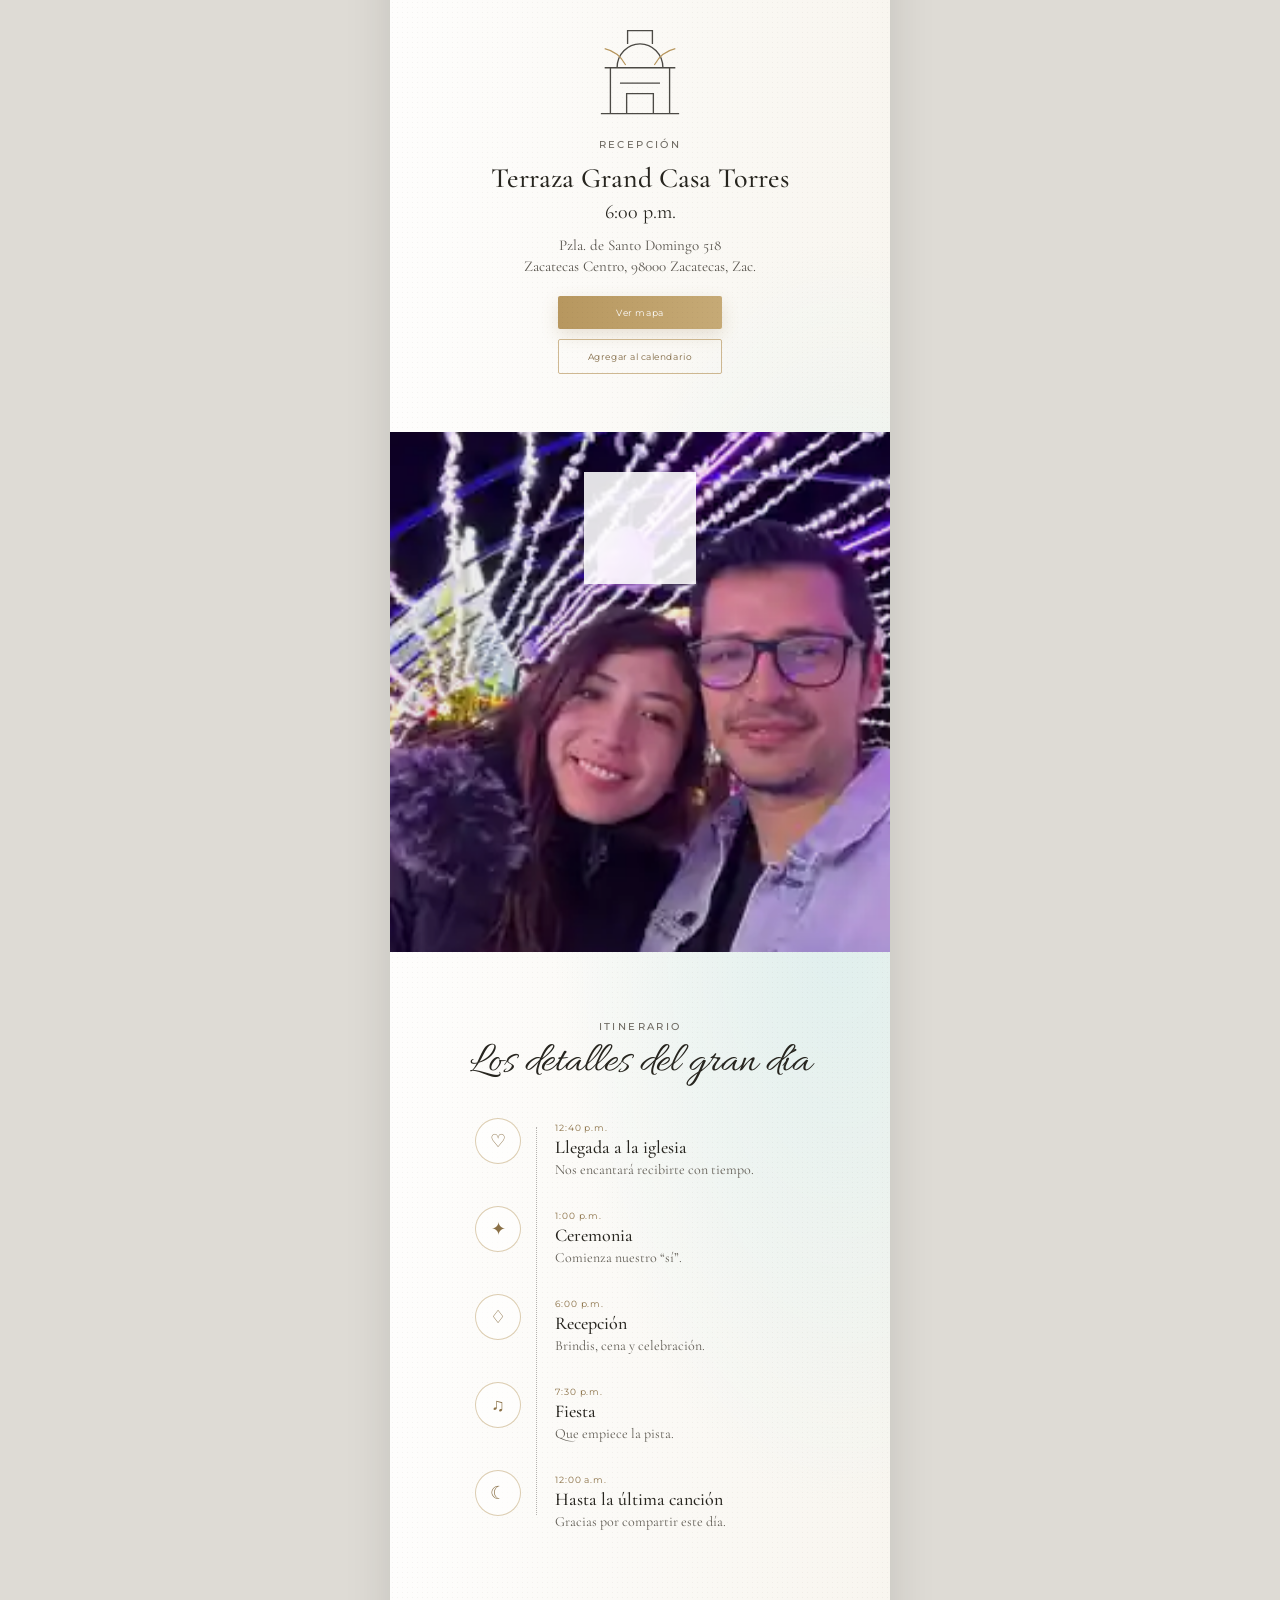
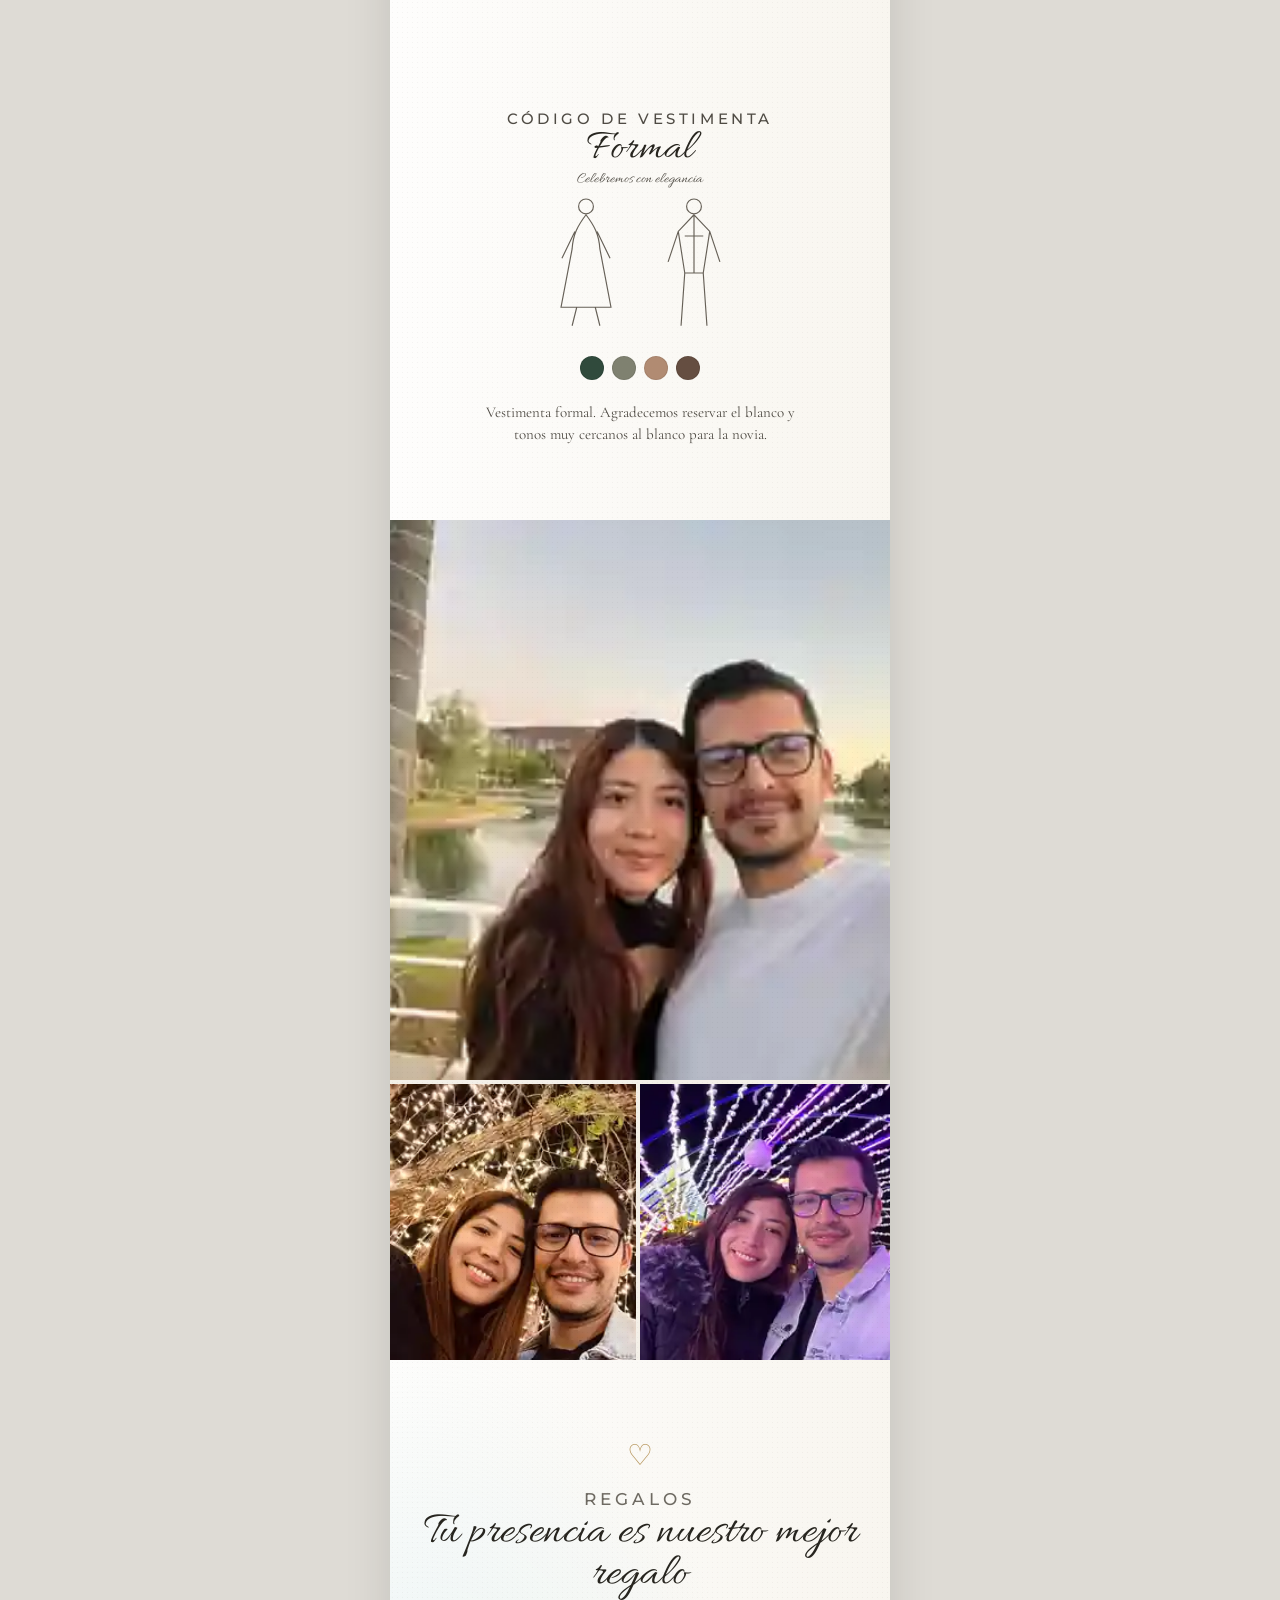
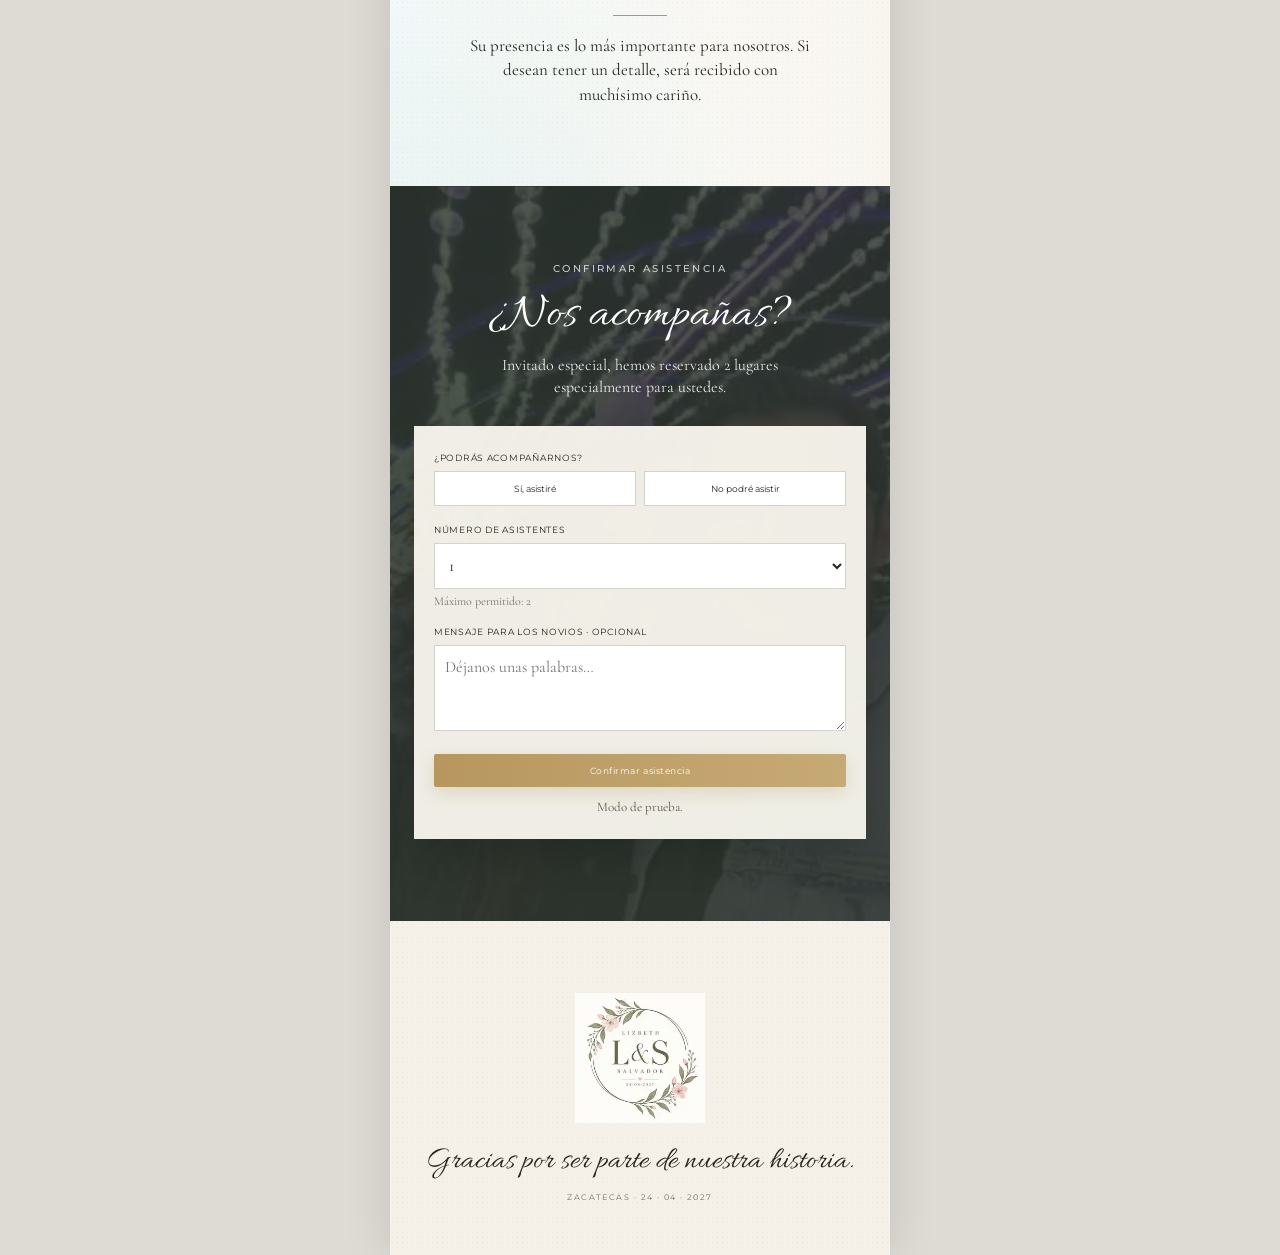
==== commit 7d95ebad: "Fix preview rendering on iPhone and file viewers" ====
--- a/rsvp-pro-preview.html
+++ b/rsvp-pro-preview.html
@@ -118,7 +118,7 @@
 
 .gifts{text-align:center;padding:78px 28px}.gifts h2{font-size:46px;margin:0 0 10px}.gifts p{max-width:340px;margin:0 auto;font-size:17px;line-height:1.45}.gift-icon{font-size:29px;color:var(--gold);margin-bottom:14px}
 
-.rsvp{position:relative;color:white;background:linear-gradient(rgba(46,56,45,.84),rgba(46,56,45,.9)),url('assets/foto-final.webp') center/cover;padding:76px 24px 82px;text-align:center}
+.rsvp{position:relative;color:white;background:linear-gradient(rgba(46,56,45,.84),rgba(46,56,45,.9)),url('https://solopezz.github.io/Lizbeth-Salvador/assets/foto-final.webp') center/cover;padding:76px 24px 82px;text-align:center}
 .rsvp h2{font-family:Allura,cursive;font-size:49px;font-weight:400;margin:0 0 8px}.rsvp__lead{font-size:16px;line-height:1.4;margin:0 auto 28px;max-width:350px;color:rgba(255,255,255,.9)}
 .rsvp__panel{background:rgba(247,245,237,.96);color:var(--ink);padding:26px 20px 22px;text-align:left;box-shadow:0 18px 45px rgba(0,0,0,.18)}
 .field{margin-bottom:18px}.field>label{display:block;font-family:Montserrat,sans-serif;font-size:9px;letter-spacing:.08em;text-transform:uppercase;margin-bottom:8px}.choices{display:grid;grid-template-columns:1fr 1fr;gap:8px}.choice{position:relative}.choice input{position:absolute;opacity:0}.choice span{display:block;border:1px solid rgba(82,78,70,.25);padding:11px 8px;text-align:center;font-family:Montserrat,sans-serif;font-size:9px;background:white}.choice input:checked+span{border-color:var(--gold);background:#f4ede0;color:#715b38}
@@ -126,9 +126,10 @@
 
 .footer{text-align:center;padding:72px 26px 50px;background:#f5f1e8}.footer img{width:130px;height:auto;opacity:.85}.footer p{font-family:Allura,cursive;font-size:31px;margin:14px 0 4px}.footer small{font-family:Montserrat,sans-serif;font-size:8px;letter-spacing:.18em;color:#777268}
 
-.anim{opacity:0;transform:translateY(30px);filter:blur(4px);transition:opacity .95s cubic-bezier(.2,.72,.2,1),transform .95s cubic-bezier(.2,.72,.2,1),filter .95s ease}
-.anim[data-anim="left"]{transform:translateX(-36px)}.anim[data-anim="right"]{transform:translateX(36px)}.anim[data-anim="zoom"]{transform:scale(.94)}
-.anim.visible{opacity:1;transform:none;filter:none}.stagger>*{opacity:0;transform:translateY(14px);transition:opacity .7s ease,transform .7s ease}.stagger.visible>*{opacity:1;transform:none}.stagger.visible>*:nth-child(2){transition-delay:.08s}.stagger.visible>*:nth-child(3){transition-delay:.16s}.stagger.visible>*:nth-child(4){transition-delay:.24s}.stagger.visible>*:nth-child(5){transition-delay:.32s}
+.anim{opacity:1;transform:none;filter:none;transition:opacity .95s cubic-bezier(.2,.72,.2,1),transform .95s cubic-bezier(.2,.72,.2,1),filter .95s ease}
+.anim.anim-ready{opacity:0;transform:translateY(30px);filter:blur(4px)}
+.anim.anim-ready[data-anim="left"]{transform:translateX(-36px)}.anim.anim-ready[data-anim="right"]{transform:translateX(36px)}.anim.anim-ready[data-anim="zoom"]{transform:scale(.94)}
+.anim.anim-ready.visible{opacity:1;transform:none;filter:none}.stagger>*{opacity:1;transform:none;transition:opacity .7s ease,transform .7s ease}.stagger.anim-ready>*{opacity:0;transform:translateY(14px)}.stagger.anim-ready.visible>*{opacity:1;transform:none}.stagger.anim-ready.visible>*:nth-child(2){transition-delay:.08s}.stagger.anim-ready.visible>*:nth-child(3){transition-delay:.16s}.stagger.anim-ready.visible>*:nth-child(4){transition-delay:.24s}.stagger.anim-ready.visible>*:nth-child(5){transition-delay:.32s}
 @media (prefers-reduced-motion:reduce){*{scroll-behavior:auto!important;animation:none!important;transition:none!important}.anim,.stagger>*{opacity:1!important;transform:none!important;filter:none!important}}
 @media (min-width:700px){.music{right:calc((100vw - 500px)/2 + 16px)}}
 </style>
@@ -137,10 +138,10 @@
 <button class="music" id="musicButton" type="button" aria-label="Música"><span>♫</span></button>
 <div class="site">
   <header class="hero" id="top">
-    <img class="hero__photo" src="assets/foto-portada.webp" alt="Lizbeth y Salvador">
+    <img class="hero__photo" src="https://solopezz.github.io/Lizbeth-Salvador/assets/foto-portada.webp" alt="Lizbeth y Salvador">
     <div class="hero__wash"></div>
     <div class="hero__top">
-      <img class="hero__logo" src="assets/logo.webp" alt="Lizbeth y Salvador" onerror="this.style.display='none';this.nextElementSibling.style.display='block'">
+      <img class="hero__logo" src="https://solopezz.github.io/Lizbeth-Salvador/assets/logo.webp" alt="Lizbeth y Salvador" onerror="this.style.display='none';this.nextElementSibling.style.display='block'">
       <div class="hero__fallback script">L&S</div>
       <h1>Nuestra boda</h1>
       <p>Lizbeth & Salvador</p>
@@ -182,7 +183,7 @@
       <p class="eyebrow">Celebra con nosotros</p>
       <h2>Save the Date</h2>
       <div class="save__date"><span>24</span><span>04</span><span>27</span><small>Sábado · Zacatecas</small></div>
-      <div class="save__photo"><img src="assets/foto-luces.webp" alt="Lizbeth y Salvador"></div>
+      <div class="save__photo"><img src="https://solopezz.github.io/Lizbeth-Salvador/assets/foto-luces.webp" alt="Lizbeth y Salvador"></div>
       <p class="save__quote">Una fecha para guardar, una historia para celebrar.</p>
     </section>
 
@@ -214,8 +215,8 @@
     </section>
 
     <section class="photo-break" aria-hidden="true">
-      <img class="parallax" src="assets/foto-final.webp" alt="">
-      <div class="photo-break__mark"><img src="assets/logo.webp" alt=""></div>
+      <img class="parallax" src="https://solopezz.github.io/Lizbeth-Salvador/assets/foto-final.webp" alt="">
+      <div class="photo-break__mark"><img src="https://solopezz.github.io/Lizbeth-Salvador/assets/logo.webp" alt=""></div>
     </section>
 
     <section class="section itinerary anim">
@@ -243,10 +244,10 @@
     </section>
 
     <section class="gallery anim" data-anim="zoom">
-      <figure class="gallery__hero"><img src="assets/foto-portada.webp" alt="Lizbeth y Salvador"></figure>
+      <figure class="gallery__hero"><img src="https://solopezz.github.io/Lizbeth-Salvador/assets/foto-portada.webp" alt="Lizbeth y Salvador"></figure>
       <div class="gallery__duo">
-        <figure><img src="assets/foto-luces.webp" alt="Lizbeth y Salvador"></figure>
-        <figure><img src="assets/foto-final.webp" alt="Lizbeth y Salvador"></figure>
+        <figure><img src="https://solopezz.github.io/Lizbeth-Salvador/assets/foto-luces.webp" alt="Lizbeth y Salvador"></figure>
+        <figure><img src="https://solopezz.github.io/Lizbeth-Salvador/assets/foto-final.webp" alt="Lizbeth y Salvador"></figure>
       </div>
     </section>
 
@@ -274,7 +275,7 @@
     </section>
 
     <footer class="footer anim">
-      <img src="assets/logo.webp" alt="Lizbeth y Salvador">
+      <img src="https://solopezz.github.io/Lizbeth-Salvador/assets/logo.webp" alt="Lizbeth y Salvador">
       <p>Gracias por ser parte de nuestra historia.</p>
       <small>ZACATECAS · 24 · 04 · 2027</small>
     </footer>
@@ -290,7 +291,17 @@
 const $=s=>document.querySelector(s),$$=s=>[...document.querySelectorAll(s)];
 function tick(){const diff=Math.max(0,new Date(CONFIG.weddingDate)-Date.now());$('#days').textContent=Math.floor(diff/86400000);$('#hours').textContent=String(Math.floor(diff/3600000)%24).padStart(2,'0');$('#minutes').textContent=String(Math.floor(diff/60000)%60).padStart(2,'0');$('#seconds').textContent=String(Math.floor(diff/1000)%60).padStart(2,'0')}tick();setInterval(tick,1000);
 
-const io=new IntersectionObserver(entries=>entries.forEach(e=>{if(e.isIntersecting){e.target.classList.add('visible');if(e.target.classList.contains('itinerary'))setTimeout(()=>e.target.querySelector('.timeline')?.classList.add('visible'),180)}}),{threshold:.12,rootMargin:'0px 0px -6%'});$$('.anim').forEach(el=>io.observe(el));
+try{
+  const animated=$$('.anim'),staggered=$$('.stagger');
+  if('IntersectionObserver' in window){
+    animated.forEach(el=>el.classList.add('anim-ready'));
+    staggered.forEach(el=>el.classList.add('anim-ready'));
+    const io=new IntersectionObserver(entries=>entries.forEach(e=>{if(e.isIntersecting){e.target.classList.add('visible');if(e.target.classList.contains('itinerary'))setTimeout(()=>e.target.querySelector('.timeline')?.classList.add('visible'),180)}}),{threshold:.08,rootMargin:'0px 0px -4%'});
+    animated.forEach(el=>io.observe(el));
+    requestAnimationFrame(()=>animated.forEach(el=>{if(el.getBoundingClientRect().top<innerHeight*.96)el.classList.add('visible')}));
+  }else{animated.forEach(el=>el.classList.add('visible'));staggered.forEach(el=>el.classList.add('visible'))}
+}catch(err){$$('.anim,.stagger').forEach(el=>{el.classList.remove('anim-ready');el.classList.add('visible')})}
+
 window.addEventListener('scroll',()=>{const y=window.scrollY;$$('.parallax').forEach(img=>{const r=img.parentElement.getBoundingClientRect();if(r.bottom>0&&r.top<innerHeight){const p=(innerHeight-r.top)/(innerHeight+r.height);img.style.transform=`translateY(${(p-.5)*34}px) scale(1.04)`}})},{passive:true});
 
 $('#musicButton').addEventListener('click',e=>{e.currentTarget.classList.toggle('playing');e.currentTarget.setAttribute('aria-label',e.currentTarget.classList.contains('playing')?'Pausar música':'Música')});
